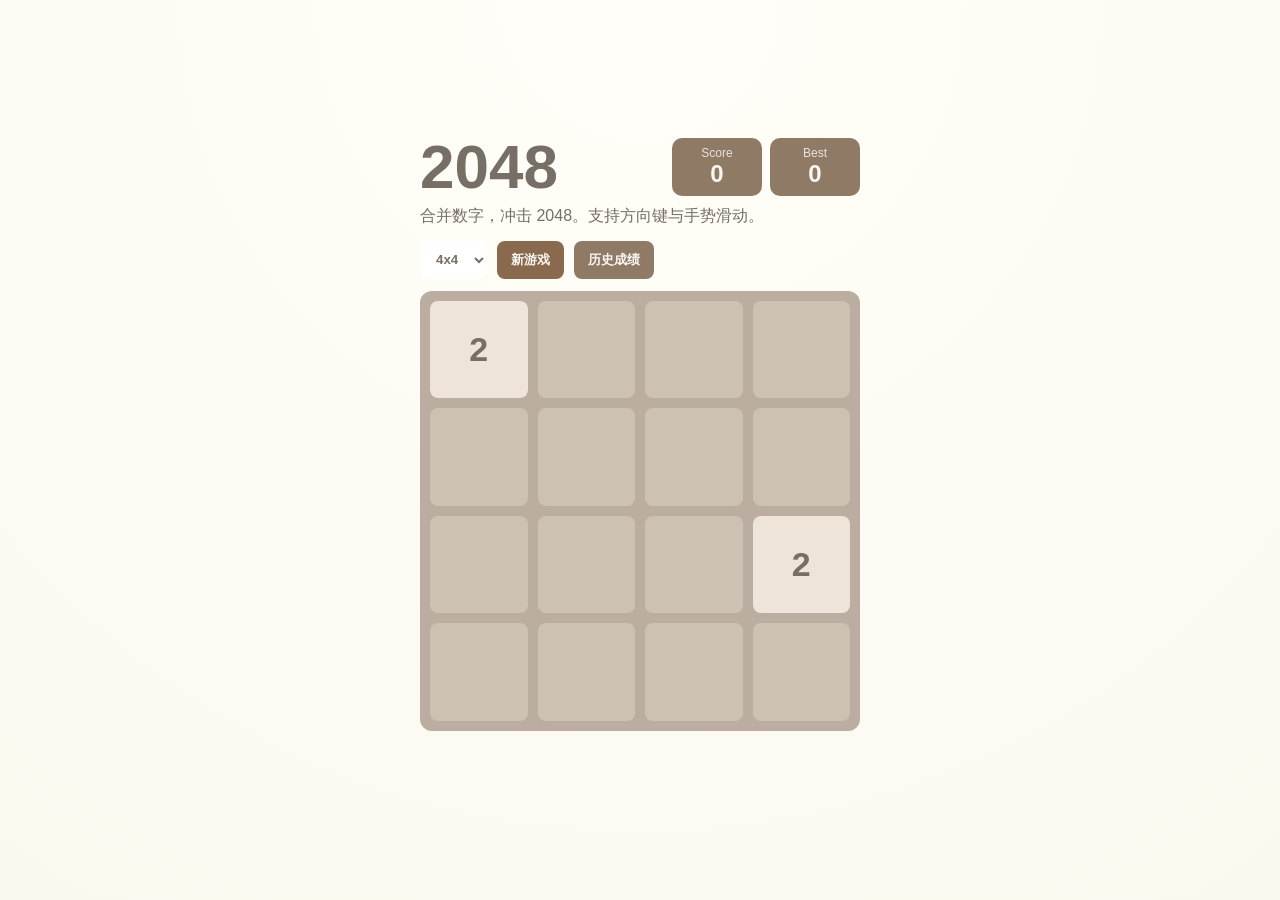
==== 2048小游戏.html @ 2ce21827 "v1 new gage" ====
<!doctype html>
<html lang="zh-CN">
  <head>
    <meta charset="UTF-8" />
    <meta name="viewport" content="width=device-width, initial-scale=1.0" />
    <meta name="theme-color" content="#8f7a66" />
    <meta name="apple-mobile-web-app-capable" content="yes" />
    <meta name="apple-mobile-web-app-status-bar-style" content="default" />
    <link rel="manifest" href="./manifest.webmanifest" />
    <title>2048</title>
    <style>
      :root {
        --bg: #faf8ef;
        --panel: #bbada0;
        --empty: #cdc1b4;
        --text-dark: #776e65;
        --text-light: #f9f6f2;
        --accent: #8f7a66;
        --tile-2: #eee4da;
        --tile-4: #ede0c8;
        --tile-8: #f2b179;
        --tile-16: #f59563;
        --tile-32: #f67c5f;
        --tile-64: #f65e3b;
        --tile-128: #edcf72;
        --tile-256: #edcc61;
        --tile-512: #edc850;
        --tile-1024: #edc53f;
        --tile-2048: #edc22e;
      }

      * {
        box-sizing: border-box;
      }

      body {
        margin: 0;
        font-family: "Segoe UI", "PingFang SC", sans-serif;
        background: radial-gradient(circle at top, #fffef8, var(--bg));
        color: var(--text-dark);
        min-height: 100vh;
        display: grid;
        place-items: center;
      }

      .app {
        width: min(92vw, 480px);
        padding: 20px;
      }

      .topbar {
        display: flex;
        justify-content: space-between;
        align-items: center;
        gap: 12px;
      }

      .title {
        font-size: clamp(42px, 12vw, 62px);
        margin: 0;
        line-height: 1;
      }

      .subtitle {
        margin: 8px 0 14px;
      }

      .scores {
        display: flex;
        gap: 8px;
      }

      .score-card {
        min-width: 90px;
        background: var(--accent);
        color: var(--text-light);
        border-radius: 10px;
        padding: 8px 10px;
        text-align: center;
      }

      .score-card .label {
        display: block;
        font-size: 12px;
        opacity: 0.85;
      }

      .score-card strong {
        font-size: 24px;
      }

      .actions {
        display: flex;
        gap: 10px;
        margin-bottom: 12px;
        flex-wrap: wrap;
      }

      .btn {
        border: 0;
        background: var(--accent);
        color: var(--text-light);
        border-radius: 8px;
        padding: 10px 14px;
        cursor: pointer;
        font-weight: 600;
      }

      .btn-primary {
        background: #8a6a4f;
      }

      .board-wrap {
        position: relative;
        border-radius: 12px;
        background: var(--panel);
        padding: 10px;
        touch-action: none;
      }

      .board {
        display: grid;
        grid-template-columns: repeat(4, minmax(0, 1fr));
        gap: 10px;
      }

      .cell {
        aspect-ratio: 1;
        border-radius: 8px;
        background: var(--empty);
        display: grid;
        place-items: center;
        font-size: clamp(24px, 8vw, 34px);
        font-weight: 700;
        color: var(--text-dark);
      }

      .cell[data-value="0"] {
        color: transparent;
      }

      .cell[data-value="2"] {
        background: var(--tile-2);
      }

      .cell[data-value="4"] {
        background: var(--tile-4);
      }

      .cell[data-value="8"] {
        background: var(--tile-8);
        color: var(--text-light);
      }

      .cell[data-value="16"] {
        background: var(--tile-16);
        color: var(--text-light);
      }

      .cell[data-value="32"] {
        background: var(--tile-32);
        color: var(--text-light);
      }

      .cell[data-value="64"] {
        background: var(--tile-64);
        color: var(--text-light);
      }

      .cell[data-value="128"] {
        background: var(--tile-128);
        color: var(--text-light);
        font-size: clamp(20px, 6vw, 28px);
      }

      .cell[data-value="256"] {
        background: var(--tile-256);
        color: var(--text-light);
        font-size: clamp(20px, 6vw, 28px);
      }

      .cell[data-value="512"] {
        background: var(--tile-512);
        color: var(--text-light);
        font-size: clamp(20px, 6vw, 28px);
      }

      .cell[data-value="1024"] {
        background: var(--tile-1024);
        color: var(--text-light);
        font-size: clamp(16px, 5vw, 22px);
      }

      .cell[data-value="2048"] {
        background: var(--tile-2048);
        color: var(--text-light);
        font-size: clamp(16px, 5vw, 22px);
      }

      .cell[data-value="4096"],
      .cell[data-value="8192"] {
        background: #3c3a33;
        color: var(--text-light);
        font-size: clamp(16px, 5vw, 22px);
      }

      .overlay {
        position: absolute;
        inset: 10px;
        border-radius: 10px;
        display: grid;
        place-items: center;
        text-align: center;
        font-size: 30px;
        font-weight: 700;
        color: #fff;
        background: rgb(120 95 72 / 72%);
      }

      .overlay[hidden] {
        display: none !important;
      }

      .message {
        min-height: 24px;
        margin: 10px 4px 0;
        font-size: 14px;
      }

      .history-panel {
        margin-top: 12px;
        background: #f1ece4;
        border-radius: 10px;
        padding: 10px;
      }

      .history-panel[hidden] {
        display: none;
      }

      .size-select {
        border: 0;
        background: #fff;
        color: var(--text-dark);
        border-radius: 8px;
        padding: 10px 12px;
        font-weight: 600;
      }

      .history-header {
        display: flex;
        justify-content: space-between;
        align-items: center;
        margin-bottom: 8px;
      }

      .history-title {
        margin: 0;
        font-size: 15px;
      }

      .history-list {
        margin: 0;
        padding-left: 18px;
        max-height: 160px;
        overflow: auto;
        font-size: 13px;
      }

      .history-empty {
        margin: 0;
        font-size: 13px;
        opacity: 0.75;
      }

      @media (max-width: 420px) {
        .app {
          padding: 12px;
        }

        .score-card {
          min-width: 74px;
        }
      }
    </style>
  </head>
  <body>
    <main class="app">
      <header class="topbar">
        <h1 class="title">2048</h1>
        <div class="scores">
          <section class="score-card">
            <span class="label">Score</span>
            <strong id="score">0</strong>
          </section>
          <section class="score-card">
            <span class="label">Best</span>
            <strong id="best-score">0</strong>
          </section>
        </div>
      </header>

      <p class="subtitle">合并数字，冲击 2048。支持方向键与手势滑动。</p>

      <div class="actions">
        <select id="board-size" class="size-select" aria-label="棋盘尺寸">
          <option value="4">4x4</option>
          <option value="5">5x5</option>
        </select>
        <button id="new-game" class="btn btn-primary" type="button">新游戏</button>
        <button id="continue-game" class="btn" type="button" hidden>继续游戏</button>
        <button id="toggle-history" class="btn" type="button">历史成绩</button>
      </div>

      <section class="board-wrap" aria-label="2048 棋盘">
        <div id="board" class="board" role="grid"></div>
        <div id="status-overlay" class="overlay" hidden>
          <p id="status-text">游戏结束</p>
        </div>
      </section>

      <p id="message" class="message" aria-live="polite"></p>

      <section id="history-panel" class="history-panel" aria-label="游戏记录" hidden>
        <div class="history-header">
          <h2 class="history-title">游戏记录（最近 20 局）</h2>
          <button id="clear-history" class="btn" type="button">清空记录</button>
        </div>
        <p id="history-empty" class="history-empty">暂无记录</p>
        <ol id="history-list" class="history-list" hidden></ol>
      </section>
    </main>

    <script>
      (() => {
        const DEFAULT_BOARD_SIZE = 4;
        const TARGET_TILE = 2048;
        const NEW_TILE_FOUR_PROBABILITY = 0.1;
        const SWIPE_THRESHOLD_PX = 24;
        const STORAGE_PREFIX = "game2048";
        const BOARD_SIZE_KEY = "game2048.boardSize";
        const MAX_HISTORY = 20;
        const DEBUG_GAME = false;

        const Direction = Object.freeze({
          UP: "up",
          DOWN: "down",
          LEFT: "left",
          RIGHT: "right",
        });

        const dom = {
          board: document.getElementById("board"),
          score: document.getElementById("score"),
          bestScore: document.getElementById("best-score"),
          message: document.getElementById("message"),
          overlay: document.getElementById("status-overlay"),
          overlayText: document.getElementById("status-text"),
          newGameBtn: document.getElementById("new-game"),
          continueBtn: document.getElementById("continue-game"),
          boardWrap: document.querySelector(".board-wrap"),
          historyList: document.getElementById("history-list"),
          historyEmpty: document.getElementById("history-empty"),
          clearHistoryBtn: document.getElementById("clear-history"),
          toggleHistoryBtn: document.getElementById("toggle-history"),
          historyPanel: document.getElementById("history-panel"),
          boardSizeSelect: document.getElementById("board-size"),
        };

        let touchStart = null;
        let boardSize = getPreferredBoardSize();
        let state = loadSavedState() || createInitialState(boardSize);

        init();

        function init() {
          bindEvents();
          dom.boardSizeSelect.value = String(boardSize);
          render(state);
          renderHistory();
          saveCurrentState();
          registerServiceWorker();
          log("init", state);
        }

        function bindEvents() {
          document.addEventListener("keydown", handleKeyDown);
          dom.newGameBtn.addEventListener("click", () => {
            state = createInitialState(boardSize);
            render(state);
            announce("已开始新游戏");
            saveCurrentState();
          });

          dom.boardSizeSelect.addEventListener("change", (event) => {
            const nextSize = normalizeBoardSize(Number(event.target.value));
            if (nextSize === boardSize) {
              return;
            }
            boardSize = nextSize;
            savePreferredBoardSize(boardSize);
            state = createInitialState(boardSize);
            render(state);
            announce(`已切换到 ${boardSize}x${boardSize}`);
            saveCurrentState();
          });

          dom.continueBtn.addEventListener("click", () => {
            state.keepPlaying = true;
            hideOverlay();
            dom.continueBtn.hidden = true;
            announce("继续挑战更高分");
            saveCurrentState();
          });

          dom.clearHistoryBtn.addEventListener("click", () => {
            writeHistory([]);
            renderHistory();
            announce("已清空游戏记录");
          });

          dom.toggleHistoryBtn.addEventListener("click", () => {
            const willShow = dom.historyPanel.hidden;
            dom.historyPanel.hidden = !willShow ? true : false;
            dom.toggleHistoryBtn.textContent = willShow ? "收起成绩" : "历史成绩";
          });

          dom.boardWrap.addEventListener(
            "touchstart",
            (event) => {
              if (!event.changedTouches[0]) {
                return;
              }
              touchStart = {
                x: event.changedTouches[0].clientX,
                y: event.changedTouches[0].clientY,
              };
            },
            { passive: true },
          );

          dom.boardWrap.addEventListener("touchend", (event) => {
            if (!touchStart || !event.changedTouches[0]) {
              return;
            }
            const end = {
              x: event.changedTouches[0].clientX,
              y: event.changedTouches[0].clientY,
            };
            const direction = getSwipeDirection(touchStart, end);
            touchStart = null;
            if (direction) {
              processMove(direction);
            }
          });
        }

        function handleKeyDown(event) {
          const keyMap = {
            ArrowUp: Direction.UP,
            ArrowDown: Direction.DOWN,
            ArrowLeft: Direction.LEFT,
            ArrowRight: Direction.RIGHT,
            w: Direction.UP,
            s: Direction.DOWN,
            a: Direction.LEFT,
            d: Direction.RIGHT,
            W: Direction.UP,
            S: Direction.DOWN,
            A: Direction.LEFT,
            D: Direction.RIGHT,
          };

          const direction = keyMap[event.key];
          if (!direction) {
            return;
          }

          event.preventDefault();
          processMove(direction);
        }

        function processMove(direction) {
          if (state.gameOver) {
            return;
          }
          if (state.won && !state.keepPlaying) {
            return;
          }

          const result = move(state, direction);
          if (!result.moved) {
            announce("该方向无法移动");
            return;
          }

          state.board = result.board;
          state.score += result.scoreDelta;
          state.moveCount += 1;
          if (state.score > state.bestScore) {
            state.bestScore = state.score;
            saveBestScore(state.bestScore);
          }

          state = spawnTile(state);

          if (!state.won && hasReachedTarget(state.board, TARGET_TILE)) {
            state.won = true;
            showOverlay("恭喜！你达成了 2048", false);
            dom.continueBtn.hidden = false;
            announce("你已经达成 2048，可继续挑战");
          }

          if (!hasAvailableMoves(state.board)) {
            state.gameOver = true;
            showOverlay("游戏结束", true);
            announce("没有可移动空间了");
            archiveCurrentGame("game-over");
          }

          render(state);
          saveCurrentState();
          log("move", { direction, score: state.score, gameOver: state.gameOver, won: state.won });
        }

        function createInitialState(size) {
          const next = {
            board: createEmptyBoard(size),
            score: 0,
            bestScore: getBestScore(),
            won: false,
            gameOver: false,
            keepPlaying: false,
            moveCount: 0,
            startedAt: Date.now(),
            archived: false,
          };

          const withOne = spawnTile(next);
          return spawnTile(withOne);
        }

        function createEmptyBoard(size) {
          return Array.from({ length: size }, () => Array.from({ length: size }, () => 0));
        }

        function spawnTile(currentState) {
          const size = currentState.board.length;
          const empty = [];
          for (let row = 0; row < size; row += 1) {
            for (let col = 0; col < size; col += 1) {
              if (currentState.board[row][col] === 0) {
                empty.push({ row, col });
              }
            }
          }

          if (empty.length === 0) {
            return currentState;
          }

          const pick = empty[Math.floor(Math.random() * empty.length)];
          const value = Math.random() < NEW_TILE_FOUR_PROBABILITY ? 4 : 2;
          const board = cloneBoard(currentState.board);
          board[pick.row][pick.col] = value;

          return {
            ...currentState,
            board,
          };
        }

        function move(currentState, direction) {
          const board = cloneBoard(currentState.board);
          const transformed = transformBoardForDirection(board, direction);

          let scoreDelta = 0;
          let moved = false;

          const mergedRows = transformed.map((row) => {
            const { row: mergedRow, gained, changed } = mergeLine(row);
            scoreDelta += gained;
            moved = moved || changed;
            return mergedRow;
          });

          const restored = restoreBoardFromDirection(mergedRows, direction);

          return {
            board: restored,
            moved,
            scoreDelta,
          };
        }

        function mergeLine(line) {
          const size = line.length;
          const compact = line.filter((v) => v !== 0);
          const result = [];
          let gained = 0;

          for (let i = 0; i < compact.length; i += 1) {
            const current = compact[i];
            const next = compact[i + 1];
            if (next !== undefined && current === next) {
              const merged = current * 2;
              result.push(merged);
              gained += merged;
              i += 1;
            } else {
              result.push(current);
            }
          }

          while (result.length < size) {
            result.push(0);
          }

          const changed = !arraysEqual(line, result);
          return { row: result, gained, changed };
        }

        function transformBoardForDirection(board, direction) {
          if (direction === Direction.LEFT) {
            return board;
          }

          if (direction === Direction.RIGHT) {
            return board.map((row) => [...row].reverse());
          }

          const transposed = transpose(board);

          if (direction === Direction.UP) {
            return transposed;
          }

          if (direction === Direction.DOWN) {
            return transposed.map((row) => [...row].reverse());
          }

          return board;
        }

        function restoreBoardFromDirection(board, direction) {
          if (direction === Direction.LEFT) {
            return board;
          }

          if (direction === Direction.RIGHT) {
            return board.map((row) => [...row].reverse());
          }

          if (direction === Direction.UP) {
            return transpose(board);
          }

          if (direction === Direction.DOWN) {
            return transpose(board.map((row) => [...row].reverse()));
          }

          return board;
        }

        function hasAvailableMoves(board) {
          const size = board.length;
          for (let row = 0; row < size; row += 1) {
            for (let col = 0; col < size; col += 1) {
              const current = board[row][col];
              if (current === 0) {
                return true;
              }

              const right = col + 1 < size ? board[row][col + 1] : null;
              const down = row + 1 < size ? board[row + 1][col] : null;

              if (right === current || down === current) {
                return true;
              }
            }
          }
          return false;
        }

        function hasReachedTarget(board, target) {
          return board.some((row) => row.some((value) => value >= target));
        }

        function render(currentState) {
          const size = currentState.board.length;
          dom.board.innerHTML = "";
          dom.board.style.gridTemplateColumns = `repeat(${size}, minmax(0, 1fr))`;

          for (let row = 0; row < size; row += 1) {
            for (let col = 0; col < size; col += 1) {
              const value = currentState.board[row][col];
              const cell = document.createElement("div");
              cell.className = "cell";
              cell.dataset.value = String(value);
              cell.setAttribute("role", "gridcell");
              cell.setAttribute("aria-label", value === 0 ? "empty" : String(value));
              cell.textContent = value === 0 ? "" : String(value);
              dom.board.appendChild(cell);
            }
          }

          dom.score.textContent = String(currentState.score);
          dom.bestScore.textContent = String(currentState.bestScore);

          if (currentState.gameOver) {
            showOverlay("游戏结束", true);
            dom.continueBtn.hidden = true;
          } else if (currentState.won && !currentState.keepPlaying) {
            showOverlay("恭喜！你达成了 2048", false);
            dom.continueBtn.hidden = false;
          } else {
            hideOverlay();
            dom.continueBtn.hidden = true;
          }
        }

        function normalizeBoardSize(size) {
          return size === 5 ? 5 : 4;
        }

        function getScopedStorageKey(type, size = boardSize) {
          return `${STORAGE_PREFIX}.${type}.${normalizeBoardSize(size)}`;
        }

        function getPreferredBoardSize() {
          try {
            const raw = Number(localStorage.getItem(BOARD_SIZE_KEY));
            return normalizeBoardSize(raw || DEFAULT_BOARD_SIZE);
          } catch {
            return DEFAULT_BOARD_SIZE;
          }
        }

        function savePreferredBoardSize(size) {
          try {
            localStorage.setItem(BOARD_SIZE_KEY, String(normalizeBoardSize(size)));
          } catch {
            log("save board size failed");
          }
        }

        function saveCurrentState() {
          try {
            localStorage.setItem(getScopedStorageKey("currentState"), JSON.stringify(state));
          } catch {
            log("save state failed");
          }
        }

        function loadSavedState() {
          try {
            const raw = localStorage.getItem(getScopedStorageKey("currentState"));
            if (!raw) {
              return null;
            }
            const parsed = JSON.parse(raw);
            if (!parsed || !Array.isArray(parsed.board)) {
              return null;
            }
            const size = normalizeBoardSize(parsed.board.length);
            if (size !== parsed.board.length) {
              return null;
            }
            if (!parsed.board.every((row) => Array.isArray(row) && row.length === size)) {
              return null;
            }

            boardSize = size;

            return {
              board: parsed.board,
              score: Number(parsed.score) || 0,
              bestScore: Math.max(getBestScore(), Number(parsed.bestScore) || 0),
              won: Boolean(parsed.won),
              gameOver: Boolean(parsed.gameOver),
              keepPlaying: Boolean(parsed.keepPlaying),
              moveCount: Number(parsed.moveCount) || 0,
              startedAt: Number(parsed.startedAt) || Date.now(),
              archived: Boolean(parsed.archived),
            };
          } catch {
            return null;
          }
        }

        function archiveCurrentGame(result) {
          if (state.archived) {
            return;
          }

          const history = readHistory();
          const maxTile = Math.max(...state.board.flat());
          const durationSec = Math.max(1, Math.floor((Date.now() - state.startedAt) / 1000));

          history.unshift({
            endedAt: Date.now(),
            result,
            score: state.score,
            maxTile,
            moves: state.moveCount,
            durationSec,
          });

          writeHistory(history.slice(0, MAX_HISTORY));
          state.archived = true;
          renderHistory();
        }

        function readHistory() {
          try {
            const raw = localStorage.getItem(getScopedStorageKey("history"));
            if (!raw) {
              return [];
            }
            const parsed = JSON.parse(raw);
            return Array.isArray(parsed) ? parsed : [];
          } catch {
            return [];
          }
        }

        function writeHistory(history) {
          try {
            localStorage.setItem(getScopedStorageKey("history"), JSON.stringify(history));
          } catch {
            log("save history failed");
          }
        }

        function renderHistory() {
          const history = readHistory();
          dom.historyList.innerHTML = "";

          if (history.length === 0) {
            dom.historyList.hidden = true;
            dom.historyEmpty.hidden = false;
            return;
          }

          dom.historyEmpty.hidden = true;
          dom.historyList.hidden = false;

          history.forEach((item) => {
            const li = document.createElement("li");
            const time = new Date(item.endedAt).toLocaleString();
            const resultText = item.result === "game-over" ? "结束" : "完成";
            li.textContent = `${time}｜${resultText}｜分数 ${item.score}｜最大 ${item.maxTile}｜步数 ${item.moves}｜${item.durationSec}s`;
            dom.historyList.appendChild(li);
          });
        }

        function showOverlay(text, gameOver) {
          dom.overlayText.textContent = text;
          dom.overlay.hidden = false;
          dom.overlay.dataset.gameOver = gameOver ? "1" : "0";
        }

        function hideOverlay() {
          dom.overlay.hidden = true;
        }

        function announce(text) {
          dom.message.textContent = text;
        }

        function getBestScore() {
          try {
            const raw = localStorage.getItem(getScopedStorageKey("bestScore"));
            const parsed = Number(raw);
            return Number.isFinite(parsed) && parsed > 0 ? parsed : 0;
          } catch {
            return 0;
          }
        }

        function saveBestScore(score) {
          try {
            localStorage.setItem(getScopedStorageKey("bestScore"), String(score));
          } catch {
            log("localStorage unavailable", score);
          }
        }

        function registerServiceWorker() {
          if (!("serviceWorker" in navigator)) {
            return;
          }
          window.addEventListener("load", () => {
            navigator.serviceWorker.register("./sw.js").catch((error) => {
              log("service worker register failed", error);
            });
          });
        }

        function getSwipeDirection(start, end) {
          const dx = end.x - start.x;
          const dy = end.y - start.y;

          if (Math.abs(dx) < SWIPE_THRESHOLD_PX && Math.abs(dy) < SWIPE_THRESHOLD_PX) {
            return null;
          }

          if (Math.abs(dx) > Math.abs(dy)) {
            return dx > 0 ? Direction.RIGHT : Direction.LEFT;
          }

          return dy > 0 ? Direction.DOWN : Direction.UP;
        }

        function transpose(board) {
          return board[0].map((_, col) => board.map((row) => row[col]));
        }

        function cloneBoard(board) {
          return board.map((row) => [...row]);
        }

        function arraysEqual(a, b) {
          return a.length === b.length && a.every((value, index) => value === b[index]);
        }

        function log(...args) {
          if (DEBUG_GAME) {
            console.log("[2048]", ...args);
          }
        }
      })();
    </script>
  </body>
</html>
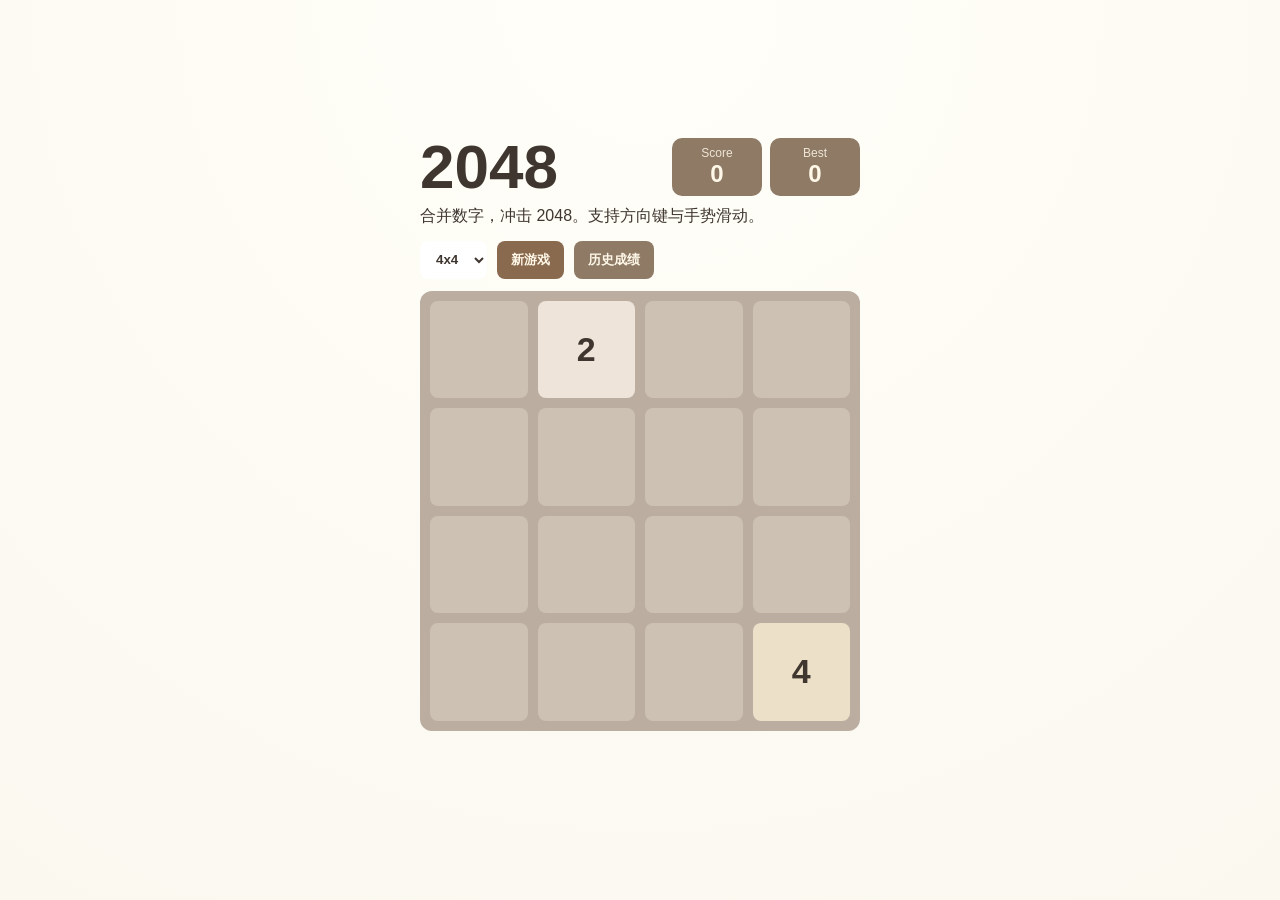
==== commit 33bc6276: "feat: add tile background images and improve number contrast" ====
--- a/2048小游戏.html
+++ b/2048小游戏.html
@@ -13,8 +13,8 @@
         --bg: #faf8ef;
         --panel: #bbada0;
         --empty: #cdc1b4;
-        --text-dark: #776e65;
-        --text-light: #f9f6f2;
+        --text-dark: #3f362f;
+        --text-light: #fff8e8;
         --accent: #8f7a66;
         --tile-2: #eee4da;
         --tile-4: #ede0c8;
@@ -130,70 +130,98 @@
         background: var(--empty);
         display: grid;
         place-items: center;
+        position: relative;
+        overflow: hidden;
         font-size: clamp(24px, 8vw, 34px);
         font-weight: 700;
         color: var(--text-dark);
       }
 
+      .cell::before {
+        content: "";
+        position: absolute;
+        inset: 0;
+        background-image: var(--tile-image);
+        background-position: center;
+        background-repeat: no-repeat;
+        background-size: cover;
+        opacity: 0.38;
+      }
+
       .cell[data-value="0"] {
         color: transparent;
       }
 
+      .cell[data-value="0"]::before {
+        content: none;
+      }
+
       .cell[data-value="2"] {
+        --tile-image: url("./assets/source/2.png");
         background: var(--tile-2);
       }
 
       .cell[data-value="4"] {
+        --tile-image: url("./assets/source/4.png");
         background: var(--tile-4);
       }
 
       .cell[data-value="8"] {
+        --tile-image: url("./assets/source/8.png");
         background: var(--tile-8);
-        color: var(--text-light);
+        color: #3a2115;
       }
 
       .cell[data-value="16"] {
+        --tile-image: url("./assets/source/16.png");
         background: var(--tile-16);
-        color: var(--text-light);
+        color: #341b10;
       }
 
       .cell[data-value="32"] {
+        --tile-image: url("./assets/source/32.png");
         background: var(--tile-32);
-        color: var(--text-light);
+        color: #30170e;
       }
 
       .cell[data-value="64"] {
+        --tile-image: url("./assets/source/64.png");
         background: var(--tile-64);
-        color: var(--text-light);
+        color: #2d1209;
       }
 
       .cell[data-value="128"] {
+        --tile-image: url("./assets/source/128.png");
         background: var(--tile-128);
-        color: var(--text-light);
+        color: #3a2a00;
         font-size: clamp(20px, 6vw, 28px);
       }
 
       .cell[data-value="256"] {
+        --tile-image: url("./assets/source/256.png");
         background: var(--tile-256);
-        color: var(--text-light);
+        color: #352400;
         font-size: clamp(20px, 6vw, 28px);
       }
 
       .cell[data-value="512"] {
+        --tile-image: url("./assets/source/512.png");
         background: var(--tile-512);
-        color: var(--text-light);
+        color: #302000;
         font-size: clamp(20px, 6vw, 28px);
       }
 
       .cell[data-value="1024"] {
+        --tile-image: url("./assets/source/1204.png");
         background: var(--tile-1024);
-        color: var(--text-light);
+        color: #2b1a00;
         font-size: clamp(16px, 5vw, 22px);
       }
 
       .cell[data-value="2048"] {
+        --tile-image: url("./assets/source/2048.png");
         background: var(--tile-2048);
-        color: var(--text-light);
+        color: #271600;
         font-size: clamp(16px, 5vw, 22px);
       }
 
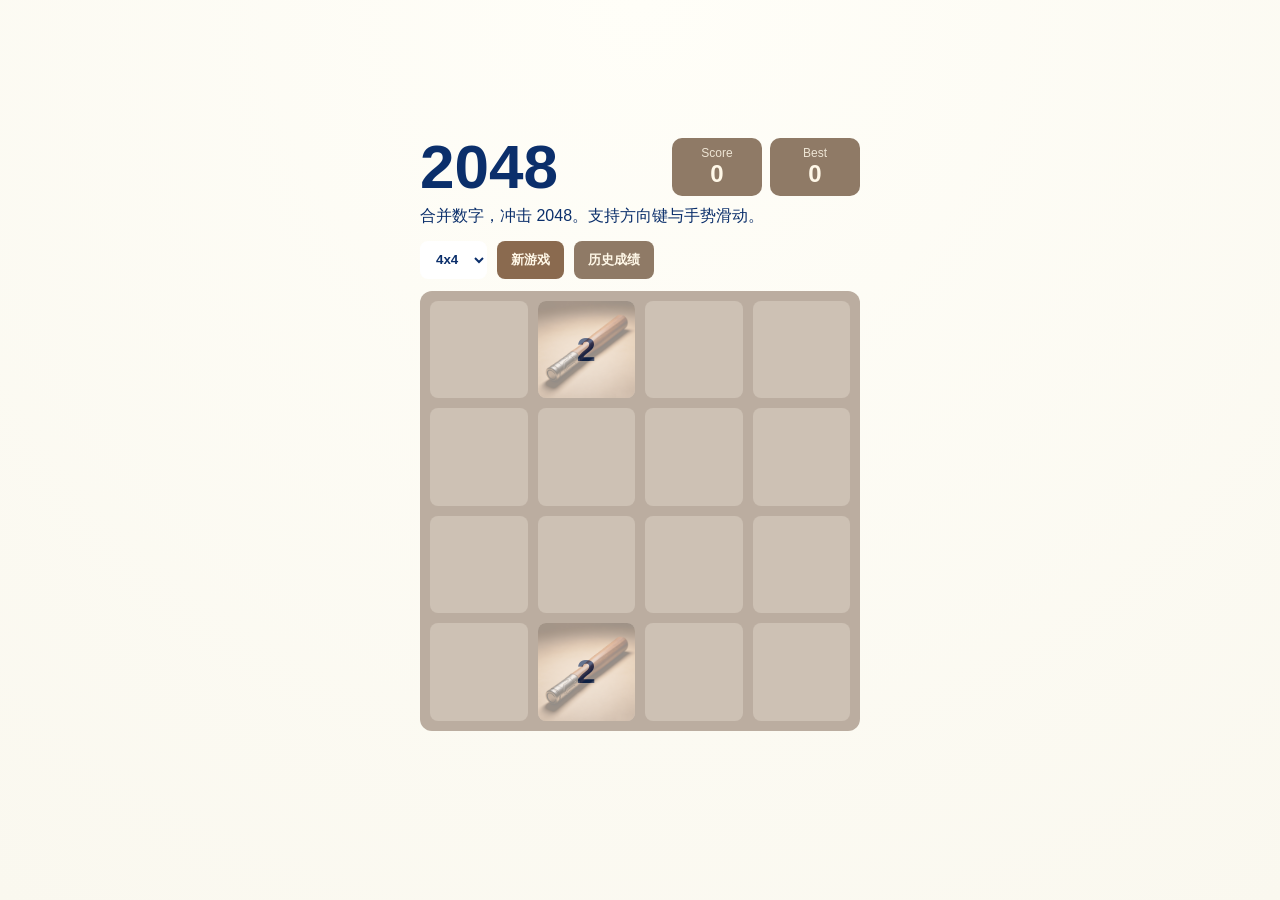
==== commit 58850fa0: "style: use dark blue tile numbers" ====
--- a/2048小游戏.html
+++ b/2048小游戏.html
@@ -13,7 +13,7 @@
         --bg: #faf8ef;
         --panel: #bbada0;
         --empty: #cdc1b4;
-        --text-dark: #3f362f;
+        --text-dark: #0b2f6b;
         --text-light: #fff8e8;
         --accent: #8f7a66;
         --tile-2: #eee4da;
@@ -169,59 +169,59 @@
       .cell[data-value="8"] {
         --tile-image: url("./assets/source/8.png");
         background: var(--tile-8);
-        color: #3a2115;
+        color: var(--text-dark);
       }
 
       .cell[data-value="16"] {
         --tile-image: url("./assets/source/16.png");
         background: var(--tile-16);
-        color: #341b10;
+        color: var(--text-dark);
       }
 
       .cell[data-value="32"] {
         --tile-image: url("./assets/source/32.png");
         background: var(--tile-32);
-        color: #30170e;
+        color: var(--text-dark);
       }
 
       .cell[data-value="64"] {
         --tile-image: url("./assets/source/64.png");
         background: var(--tile-64);
-        color: #2d1209;
+        color: var(--text-dark);
       }
 
       .cell[data-value="128"] {
         --tile-image: url("./assets/source/128.png");
         background: var(--tile-128);
-        color: #3a2a00;
+        color: var(--text-dark);
         font-size: clamp(20px, 6vw, 28px);
       }
 
       .cell[data-value="256"] {
         --tile-image: url("./assets/source/256.png");
         background: var(--tile-256);
-        color: #352400;
+        color: var(--text-dark);
         font-size: clamp(20px, 6vw, 28px);
       }
 
       .cell[data-value="512"] {
         --tile-image: url("./assets/source/512.png");
         background: var(--tile-512);
-        color: #302000;
+        color: var(--text-dark);
         font-size: clamp(20px, 6vw, 28px);
       }
 
       .cell[data-value="1024"] {
         --tile-image: url("./assets/source/1204.png");
         background: var(--tile-1024);
-        color: #2b1a00;
+        color: var(--text-dark);
         font-size: clamp(16px, 5vw, 22px);
       }
 
       .cell[data-value="2048"] {
         --tile-image: url("./assets/source/2048.png");
         background: var(--tile-2048);
-        color: #271600;
+        color: var(--text-dark);
         font-size: clamp(16px, 5vw, 22px);
       }
 
